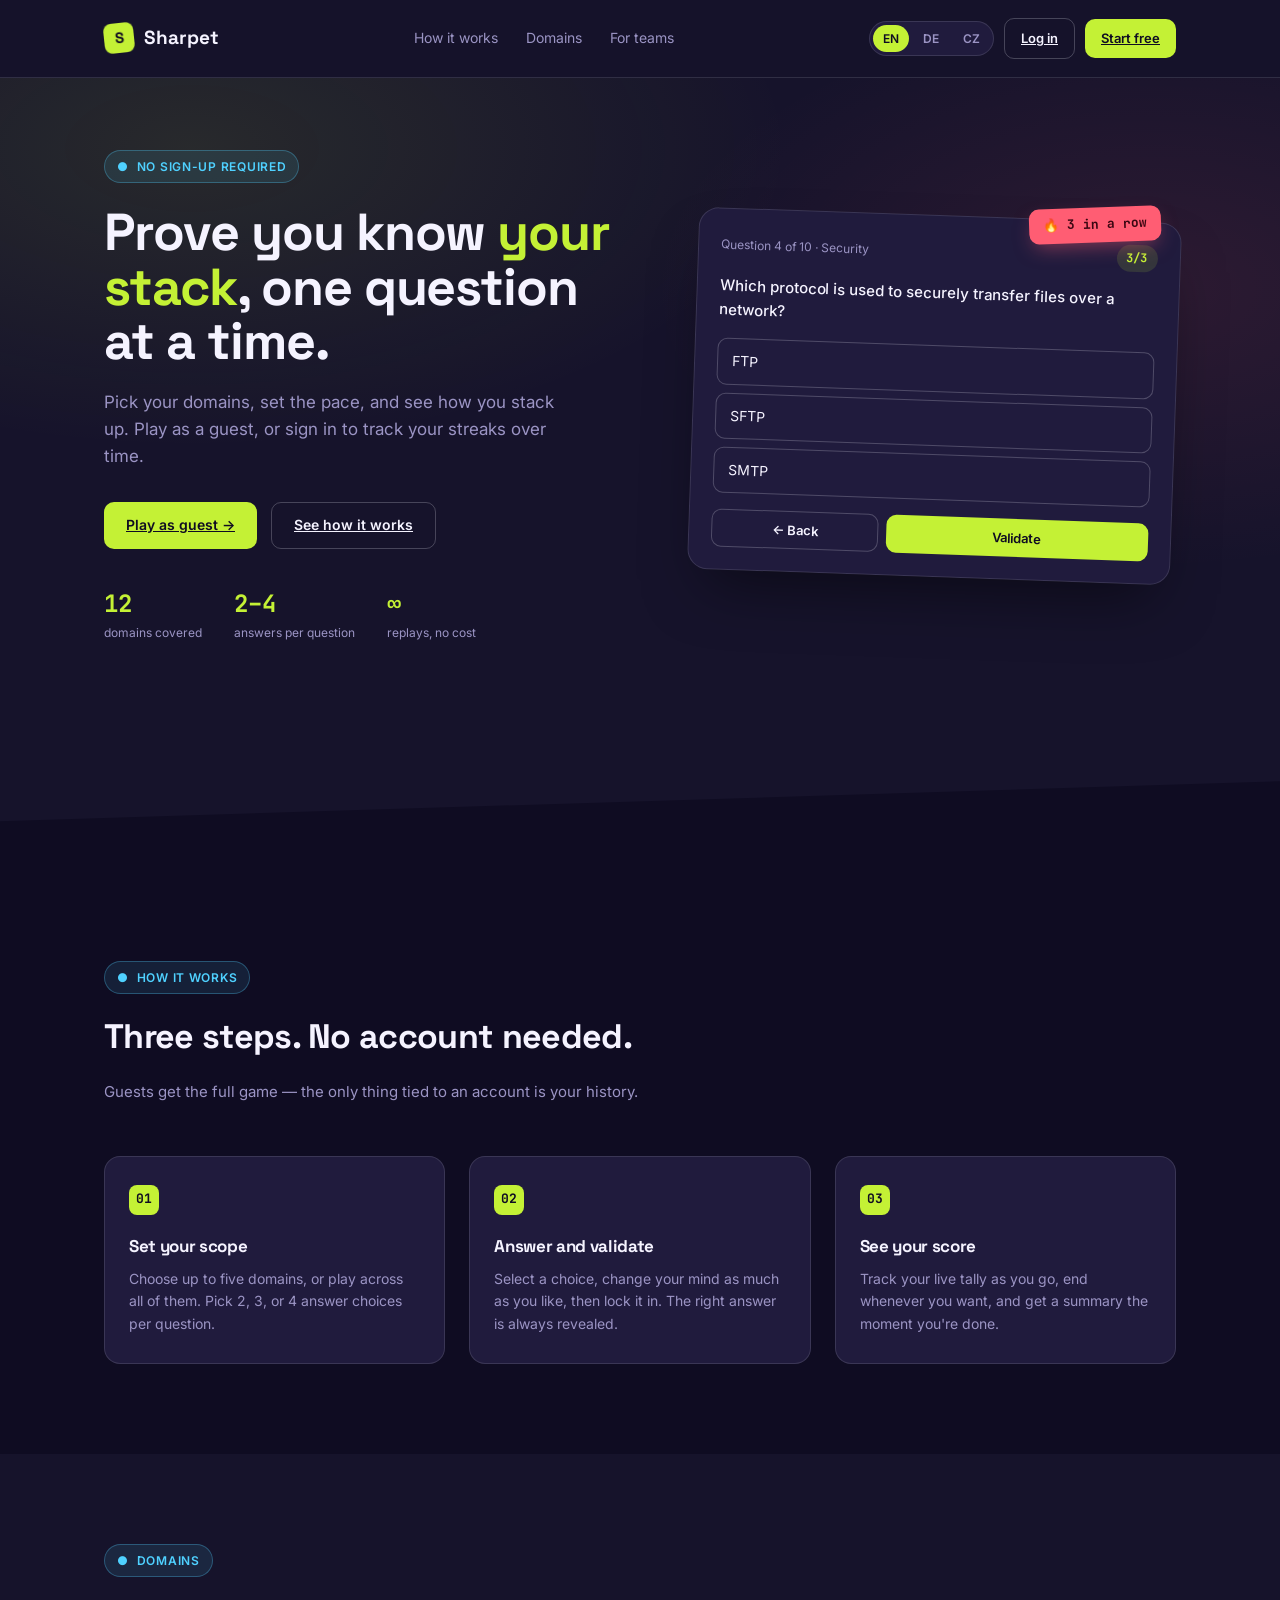
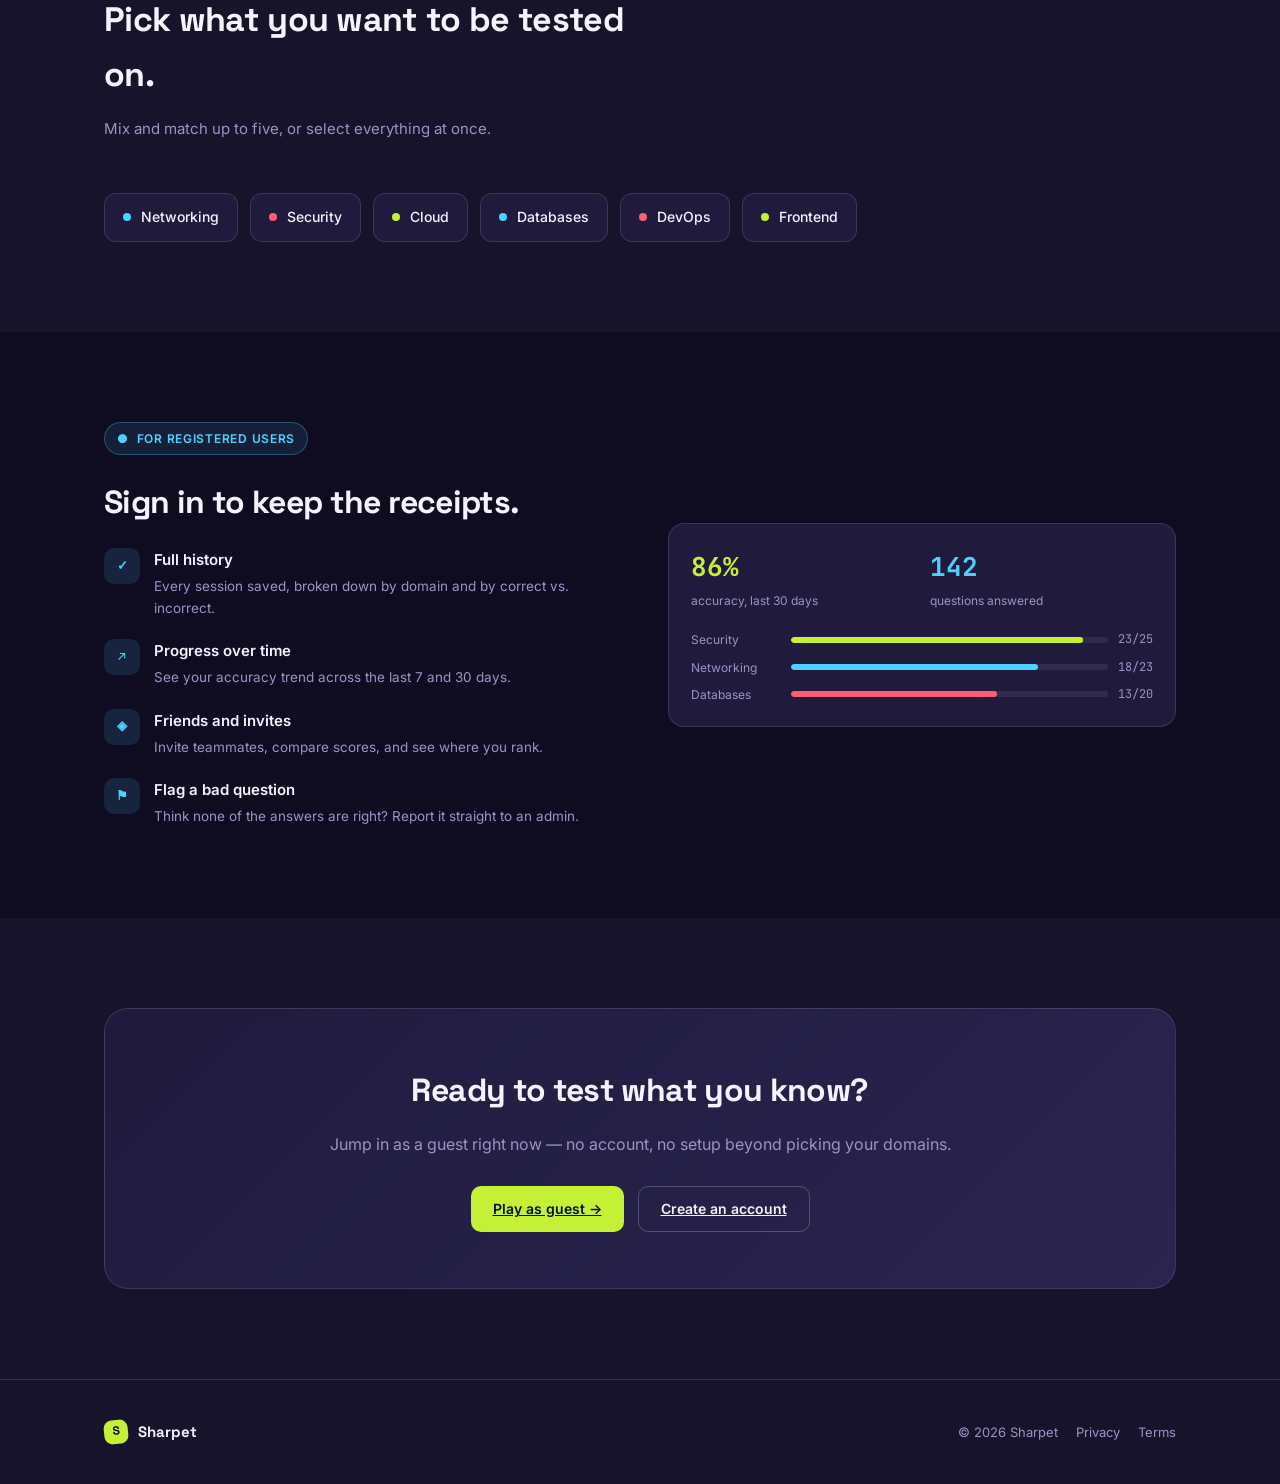
==== index.html @ e459efd8 "Initial commit: Sharpet quiz app + Supabase data" ====
<!DOCTYPE html>
<html lang="en">
<head>
<meta charset="UTF-8">
<meta name="viewport" content="width=device-width, initial-scale=1.0">
<title>Sharpet — team knowledge quiz</title>
<link rel="preconnect" href="https://fonts.googleapis.com">
<link rel="preconnect" href="https://fonts.gstatic.com" crossorigin>
<link href="https://fonts.googleapis.com/css2?family=Space+Grotesk:wght@500;600;700&family=Inter:wght@400;500;600&family=JetBrains+Mono:wght@500;700&display=swap" rel="stylesheet">
<script src="i18n.js"></script>
<style>
  :root{
    --bg: #16132B;
    --bg-deep: #0F0C22;
    --surface: #201B3D;
    --surface-2: #2A2450;
    --border: rgba(245,243,255,0.12);
    --border-strong: rgba(245,243,255,0.22);
    --text: #F5F3FF;
    --text-muted: #9B94C4;
    --lime: #C4F135;
    --lime-dim: #8FA828;
    --coral: #FF5D73;
    --sky: #4FD1FF;
    --radius: 16px;
  }

  *{box-sizing:border-box;}
  html{scroll-behavior:smooth;}
  body{
    margin:0;
    background:var(--bg);
    color:var(--text);
    font-family:'Inter',sans-serif;
    line-height:1.6;
    -webkit-font-smoothing:antialiased;
  }
  h1,h2,h3{
    font-family:'Space Grotesk',sans-serif;
    font-weight:700;
    margin:0;
    letter-spacing:-0.02em;
  }
  .mono{font-family:'JetBrains Mono',monospace;}
  a{color:inherit;}
  button{font-family:inherit;cursor:pointer;}
  :focus-visible{outline:2px solid var(--lime);outline-offset:3px;}

  .wrap{max-width:1120px;margin:0 auto;padding:0 24px;}

  /* NAV */
  nav{
    position:sticky;top:0;z-index:50;
    background:rgba(22,19,43,0.85);
    backdrop-filter:blur(10px);
    border-bottom:0.5px solid var(--border);
  }
  nav .wrap{display:flex;align-items:center;justify-content:space-between;padding:18px 24px;}
  .brand{display:flex;align-items:center;gap:10px;font-family:'Space Grotesk';font-weight:700;font-size:19px;}
  .brand-mark{
    width:30px;height:30px;border-radius:8px;
    background:var(--lime);
    display:flex;align-items:center;justify-content:center;
    color:var(--bg-deep);font-weight:700;font-size:15px;
    transform:rotate(-6deg);
  }
  .nav-links{display:flex;gap:28px;font-size:14px;color:var(--text-muted);}
  .nav-links a{text-decoration:none;transition:color .15s;}
  .nav-links a:hover{color:var(--text);}
  .nav-cta{display:flex;gap:10px;align-items:center;}

  .lang-switch{position:relative;}
  .lang-trigger{
    display:none;align-items:center;gap:6px;
    background:var(--surface);border:0.5px solid var(--border);
    border-radius:20px;padding:6px 10px;color:var(--text);
    font-size:12px;font-weight:600;
  }
  .lang-trigger svg{width:14px;height:14px;flex:none;}
  .lang-options{display:flex;gap:4px;background:var(--surface);border:0.5px solid var(--border);border-radius:20px;padding:3px;}
  .lang-options button{
    border:none;background:transparent;color:var(--text-muted);
    font-size:12px;font-weight:600;padding:6px 10px;border-radius:16px;
  }
  .lang-options button.active{background:var(--lime);color:var(--bg-deep);}

  .btn{
    display:inline-flex;align-items:center;justify-content:center;gap:8px;
    padding:11px 22px;border-radius:10px;font-size:14px;font-weight:600;
    border:0.5px solid var(--border-strong);
    background:transparent;color:var(--text);
    transition:transform .15s, border-color .15s, background .15s;
  }
  .btn:hover{border-color:var(--text-muted);}
  .btn:active{transform:scale(0.97);}
  .btn-primary{
    background:var(--lime);color:var(--bg-deep);border:none;
  }
  .btn-primary:hover{background:#d4ff4d;}
  .btn-ghost-sm{padding:9px 16px;font-size:13px;}

  /* HERO */
  .hero{
    position:relative;
    padding:72px 0 140px;
    overflow:hidden;
  }
  .hero::before{
    content:'';
    position:absolute; inset:0;
    background:
      radial-gradient(600px 300px at 15% 10%, rgba(196,241,53,0.10), transparent),
      radial-gradient(500px 280px at 90% 30%, rgba(255,93,115,0.10), transparent);
    pointer-events:none;
  }
  .hero-grid{
    display:grid;grid-template-columns:1.05fr 0.95fr;gap:56px;align-items:center;
    position:relative;
  }
  .eyebrow{
    display:inline-flex;align-items:center;gap:8px;
    font-size:12px;font-weight:600;letter-spacing:0.06em;text-transform:uppercase;
    color:var(--sky);background:rgba(79,209,255,0.1);
    border:0.5px solid rgba(79,209,255,0.3);
    padding:6px 12px;border-radius:20px;margin-bottom:22px;
  }
  .hero h1{font-size:52px;line-height:1.05;margin-bottom:20px;}
  .hero h1 .hl{color:var(--lime);}
  .hero p.lead{font-size:17px;color:var(--text-muted);max-width:460px;margin-bottom:32px;}
  .hero-actions{display:flex;gap:14px;flex-wrap:wrap;margin-bottom:36px;}
  .hero-stats{display:flex;gap:32px;}
  .hero-stats div{display:flex;flex-direction:column;}
  .hero-stats .num{font-family:'JetBrains Mono';font-size:24px;font-weight:700;color:var(--lime);}
  .hero-stats .lbl{font-size:12px;color:var(--text-muted);}

  /* DEMO CARD */
  .demo-wrap{position:relative;}
  .demo-card{
    background:var(--surface);
    border:0.5px solid var(--border);
    border-radius:20px;
    padding:22px;
    transform:rotate(2deg);
    box-shadow:0 30px 60px -20px rgba(0,0,0,0.5);
    position:relative;
  }
  .streak{
    position:absolute;top:-14px;right:20px;
    background:var(--coral);color:#3A0611;
    font-family:'JetBrains Mono';font-weight:700;font-size:13px;
    padding:7px 14px;border-radius:10px;
    transform:rotate(-4deg);
    box-shadow:0 8px 20px -6px rgba(255,93,115,0.5);
  }
  .demo-head{display:flex;justify-content:space-between;align-items:center;margin-bottom:16px;font-size:12px;color:var(--text-muted);}
  .demo-score{
    font-family:'JetBrains Mono';font-weight:700;font-size:12px;
    background:rgba(196,241,53,0.12);color:var(--lime);
    padding:4px 10px;border-radius:20px;
  }
  .demo-q{font-size:15px;font-weight:500;margin-bottom:16px;}
  .demo-opts{display:flex;flex-direction:column;gap:8px;margin-bottom:16px;}
  .demo-opt{
    border:0.5px solid var(--border-strong);border-radius:10px;
    padding:11px 14px;font-size:14px;color:var(--text);
    transition:all .15s;
  }
  .demo-opt:hover{border-color:var(--sky);cursor:pointer;}
  .demo-opt.selected{border-color:var(--sky);background:rgba(79,209,255,0.08);}
  .demo-opt.correct{border-color:var(--lime);background:rgba(196,241,53,0.12);color:var(--lime);}
  .demo-opt.wrong{border-color:var(--coral);background:rgba(255,93,115,0.12);color:var(--coral);}
  .demo-snackbar{
    font-size:13px;padding:9px 12px;border-radius:10px;margin-bottom:14px;
    background:rgba(196,241,53,0.12);color:var(--lime);display:none;
  }
  .demo-actions{display:flex;gap:8px;}
  .demo-actions button{flex:1;padding:10px;border-radius:10px;font-size:13px;font-weight:600;}

  /* DIAGONAL DIVIDER */
  .divider{
    height:90px;
    background:var(--bg-deep);
    clip-path:polygon(0 40px, 100% 0, 100% 100%, 0% 100%);
    margin-top:-1px;
  }

  /* SECTION SHARED */
  section{padding:90px 0;}
  .section-head{max-width:560px;margin-bottom:52px;}
  .section-head .eyebrow{margin-bottom:16px;}
  .section-head h2{font-size:34px;margin-bottom:14px;}
  .section-head p{color:var(--text-muted);font-size:15px;}
  .bg-deep{background:var(--bg-deep);}

  /* HOW IT WORKS */
  .steps{display:grid;grid-template-columns:repeat(3,1fr);gap:24px;}
  .step{
    background:var(--surface);border:0.5px solid var(--border);
    border-radius:var(--radius);padding:28px 24px;
  }
  .step .n{
    font-family:'JetBrains Mono';font-weight:700;font-size:13px;
    color:var(--bg-deep);background:var(--lime);
    width:30px;height:30px;border-radius:8px;
    display:flex;align-items:center;justify-content:center;margin-bottom:18px;
  }
  .step h3{font-size:17px;margin-bottom:8px;}
  .step p{font-size:14px;color:var(--text-muted);margin:0;}

  /* DOMAINS */
  .domains{display:flex;flex-wrap:wrap;gap:12px;}
  .domain-pill{
    display:flex;align-items:center;gap:10px;
    padding:12px 18px;border-radius:12px;
    background:var(--surface);border:0.5px solid var(--border);
    font-size:14px;font-weight:500;
  }
  .dot{width:8px;height:8px;border-radius:50%;flex:none;}

  /* FOR TEAMS */
  .split{display:grid;grid-template-columns:1fr 1fr;gap:56px;align-items:center;}
  .feature-list{list-style:none;padding:0;margin:0;display:flex;flex-direction:column;gap:20px;}
  .feature-list li{display:flex;gap:14px;align-items:flex-start;}
  .feature-list .ico{
    width:36px;height:36px;border-radius:10px;flex:none;
    display:flex;align-items:center;justify-content:center;
    background:rgba(79,209,255,0.12);color:var(--sky);font-weight:700;font-family:'JetBrains Mono';font-size:13px;
  }
  .feature-list h4{font-size:15px;font-weight:600;margin:0 0 4px;}
  .feature-list p{font-size:13.5px;color:var(--text-muted);margin:0;}

  .stat-card{
    background:var(--surface);border:0.5px solid var(--border);
    border-radius:var(--radius);padding:22px;
  }
  .stat-grid{display:grid;grid-template-columns:1fr 1fr;gap:16px;}
  .stat-grid .num{font-family:'JetBrains Mono';font-size:26px;font-weight:700;}
  .stat-grid .lbl{font-size:12px;color:var(--text-muted);margin-top:4px;}
  .bar-row{display:flex;align-items:center;gap:10px;font-size:12px;color:var(--text-muted);margin-top:8px;}
  .bar-track{flex:1;height:6px;border-radius:6px;background:rgba(245,243,255,0.08);overflow:hidden;}
  .bar-fill{height:100%;border-radius:6px;background:var(--lime);}

  /* CTA */
  .cta-band{
    background:linear-gradient(135deg, var(--surface), var(--surface-2));
    border:0.5px solid var(--border);
    border-radius:24px;
    padding:56px 48px;
    text-align:center;
    position:relative;
    overflow:hidden;
  }
  .cta-band h2{font-size:32px;margin-bottom:12px;}
  .cta-band p{color:var(--text-muted);margin-bottom:28px;}
  .cta-band .btn-row{display:flex;gap:14px;justify-content:center;flex-wrap:wrap;}

  footer{border-top:0.5px solid var(--border);padding:40px 0;}
  footer .wrap{display:flex;justify-content:space-between;align-items:center;flex-wrap:wrap;gap:16px;}
  footer .fine{font-size:13px;color:var(--text-muted);}
  footer .fine a{text-decoration:none;color:var(--text-muted);margin-left:18px;}
  footer .fine a:hover{color:var(--text);}

  @media (prefers-reduced-motion: reduce){
    html{scroll-behavior:auto;}
    *{transition:none !important;}
  }

  @media (max-width: 860px){
    .hero-grid{grid-template-columns:1fr;}
    .hero h1{font-size:38px;}
    .hero-stats{flex-wrap:wrap;gap:24px;}
    .demo-card{transform:none;}
    .steps{grid-template-columns:1fr;}
    .split{grid-template-columns:1fr;}
    .nav-links{display:none;}
    .cta-band{padding:40px 24px;}

    .lang-trigger{display:flex;}
    .lang-options{
      display:none;position:absolute;top:calc(100% + 8px);right:0;
      flex-direction:column;gap:2px;min-width:100px;
      padding:6px;border-radius:12px;
      box-shadow:0 16px 32px -12px rgba(0,0,0,0.6);z-index:60;
    }
    .lang-options.open{display:flex;}
    .lang-options button{text-align:left;padding:8px 10px;border-radius:8px;}
  }
</style>
</head>
<body>

<nav>
  <div class="wrap">
    <div class="brand"><span class="brand-mark">S</span>Sharpet</div>
    <div class="nav-links">
      <a href="#how" data-i18n="nav_how">How it works</a>
      <a href="#domains" data-i18n="nav_domains">Domains</a>
      <a href="#teams" data-i18n="nav_teams">For teams</a>
    </div>
    <div class="nav-cta">
      <div class="lang-switch" id="lang-switch">
        <button type="button" class="lang-trigger" id="lang-trigger" onclick="toggleLangMenu(event)" aria-haspopup="true" aria-expanded="false" aria-label="Change language">
          <svg viewBox="0 0 24 24" fill="none" stroke="currentColor" stroke-width="2"><circle cx="12" cy="12" r="10"/><path d="M2 12h20M12 2a15 15 0 0 1 0 20 15 15 0 0 1 0-20z"/></svg>
          <span class="lang-trigger-label">EN</span>
        </button>
        <div class="lang-options" id="lang-options">
          <button type="button" data-lang="en" onclick="setLang('en')">EN</button>
          <button type="button" data-lang="de" onclick="setLang('de')">DE</button>
          <button type="button" data-lang="cs" onclick="setLang('cs')">CZ</button>
        </div>
      </div>
      <a class="btn btn-ghost-sm" href="app.html?mode=login" data-i18n="nav_login">Log in</a>
      <a class="btn btn-primary btn-ghost-sm" href="app.html?mode=guest" data-i18n="nav_start">Start free</a>
    </div>
  </div>
</nav>

<header class="hero">
  <div class="wrap hero-grid">
    <div>
      <span class="eyebrow">● <span data-i18n="hero_eyebrow">No sign-up required</span></span>
      <h1><span data-i18n="hero_title_1">Prove you know</span> <span class="hl" data-i18n="hero_title_hl">your stack</span><span data-i18n="hero_title_2">, one question at a time.</span></h1>
      <p class="lead" data-i18n="hero_lead">Pick your domains, set the pace, and see how you stack up. Play as a guest, or sign in to track your streaks over time.</p>
      <div class="hero-actions">
        <a class="btn btn-primary" href="app.html?mode=guest" data-i18n="hero_cta_play">Play as guest →</a>
        <a class="btn" href="#how" data-i18n="hero_cta_how">See how it works</a>
      </div>
      <div class="hero-stats">
        <div><span class="num">12</span><span class="lbl" data-i18n="hero_stat_domains">domains covered</span></div>
        <div><span class="num">2–4</span><span class="lbl" data-i18n="hero_stat_answers">answers per question</span></div>
        <div><span class="num">∞</span><span class="lbl" data-i18n="hero_stat_replays">replays, no cost</span></div>
      </div>
    </div>

    <div class="demo-wrap">
      <div class="demo-card">
        <div class="streak">🔥 3 in a row</div>
        <div class="demo-head">
          <span>Question 4 of 10 · Security</span>
          <span class="demo-score mono">3/3</span>
        </div>
        <p class="demo-q">Which protocol is used to securely transfer files over a network?</p>
        <div class="demo-opts" id="demo-opts">
          <div class="demo-opt" onclick="pickDemo(this,false)">FTP</div>
          <div class="demo-opt" onclick="pickDemo(this,true)">SFTP</div>
          <div class="demo-opt" onclick="pickDemo(this,false)">SMTP</div>
        </div>
        <div class="demo-snackbar mono" id="demo-snackbar"></div>
        <div class="demo-actions">
          <button class="btn" style="flex:0.6;">← Back</button>
          <button class="btn btn-primary" onclick="validateDemo()">Validate</button>
        </div>
      </div>
    </div>
  </div>
</header>

<div class="divider"></div>

<section class="bg-deep" id="how">
  <div class="wrap">
    <div class="section-head">
      <span class="eyebrow">● <span data-i18n="how_eyebrow">How it works</span></span>
      <h2 data-i18n="how_title">Three steps. No account needed.</h2>
      <p data-i18n="how_sub">Guests get the full game — the only thing tied to an account is your history.</p>
    </div>
    <div class="steps">
      <div class="step">
        <div class="n">01</div>
        <h3 data-i18n="step1_title">Set your scope</h3>
        <p data-i18n="step1_body">Choose up to five domains, or play across all of them. Pick 2, 3, or 4 answer choices per question.</p>
      </div>
      <div class="step">
        <div class="n">02</div>
        <h3 data-i18n="step2_title">Answer and validate</h3>
        <p data-i18n="step2_body">Select a choice, change your mind as much as you like, then lock it in. The right answer is always revealed.</p>
      </div>
      <div class="step">
        <div class="n">03</div>
        <h3 data-i18n="step3_title">See your score</h3>
        <p data-i18n="step3_body">Track your live tally as you go, end whenever you want, and get a summary the moment you're done.</p>
      </div>
    </div>
  </div>
</section>

<section id="domains">
  <div class="wrap">
    <div class="section-head">
      <span class="eyebrow">● <span data-i18n="domains_eyebrow">Domains</span></span>
      <h2 data-i18n="domains_title">Pick what you want to be tested on.</h2>
      <p data-i18n="domains_sub">Mix and match up to five, or select everything at once.</p>
    </div>
    <div class="domains">
      <div class="domain-pill"><span class="dot" style="background:var(--sky)"></span><span data-i18n="domain_networking">Networking</span></div>
      <div class="domain-pill"><span class="dot" style="background:var(--coral)"></span><span data-i18n="domain_security">Security</span></div>
      <div class="domain-pill"><span class="dot" style="background:var(--lime)"></span><span data-i18n="domain_cloud">Cloud</span></div>
      <div class="domain-pill"><span class="dot" style="background:var(--sky)"></span><span data-i18n="domain_databases">Databases</span></div>
      <div class="domain-pill"><span class="dot" style="background:var(--coral)"></span><span data-i18n="domain_devops">DevOps</span></div>
      <div class="domain-pill"><span class="dot" style="background:var(--lime)"></span><span data-i18n="domain_frontend">Frontend</span></div>
    </div>
  </div>
</section>

<section class="bg-deep" id="teams">
  <div class="wrap split">
    <div>
      <span class="eyebrow">● <span data-i18n="teams_eyebrow">For registered users</span></span>
      <h2 style="font-size:32px;margin-bottom:20px;" data-i18n="teams_title">Sign in to keep the receipts.</h2>
      <ul class="feature-list">
        <li>
          <span class="ico">✓</span>
          <div><h4 data-i18n="feat1_title">Full history</h4><p data-i18n="feat1_body">Every session saved, broken down by domain and by correct vs. incorrect.</p></div>
        </li>
        <li>
          <span class="ico">↗</span>
          <div><h4 data-i18n="feat2_title">Progress over time</h4><p data-i18n="feat2_body">See your accuracy trend across the last 7 and 30 days.</p></div>
        </li>
        <li>
          <span class="ico">◈</span>
          <div><h4 data-i18n="feat3_title">Friends and invites</h4><p data-i18n="feat3_body">Invite teammates, compare scores, and see where you rank.</p></div>
        </li>
        <li>
          <span class="ico">⚑</span>
          <div><h4 data-i18n="feat4_title">Flag a bad question</h4><p data-i18n="feat4_body">Think none of the answers are right? Report it straight to an admin.</p></div>
        </li>
      </ul>
    </div>

    <div class="stat-card">
      <div class="stat-grid">
        <div><span class="num" style="color:var(--lime)">86%</span><div class="lbl" data-i18n="stat_accuracy_30d">accuracy, last 30 days</div></div>
        <div><span class="num" style="color:var(--sky)">142</span><div class="lbl" data-i18n="stat_questions_answered">questions answered</div></div>
      </div>
      <div style="margin-top:20px;">
        <div class="bar-row"><span style="width:90px;" data-i18n="domain_security">Security</span><div class="bar-track"><div class="bar-fill" style="width:92%;"></div></div><span class="mono">23/25</span></div>
        <div class="bar-row"><span style="width:90px;" data-i18n="domain_networking">Networking</span><div class="bar-track"><div class="bar-fill" style="width:78%;background:var(--sky);"></div></div><span class="mono">18/23</span></div>
        <div class="bar-row"><span style="width:90px;" data-i18n="domain_databases">Databases</span><div class="bar-track"><div class="bar-fill" style="width:65%;background:var(--coral);"></div></div><span class="mono">13/20</span></div>
      </div>
    </div>
  </div>
</section>

<section>
  <div class="wrap">
    <div class="cta-band">
      <h2 data-i18n="cta_title">Ready to test what you know?</h2>
      <p data-i18n="cta_sub">Jump in as a guest right now — no account, no setup beyond picking your domains.</p>
      <div class="btn-row">
        <a class="btn btn-primary" href="app.html?mode=guest" data-i18n="cta_play">Play as guest →</a>
        <a class="btn" href="app.html?mode=login" data-i18n="cta_create">Create an account</a>
      </div>
    </div>
  </div>
</section>

<footer>
  <div class="wrap">
    <div class="brand" style="font-size:15px;"><span class="brand-mark" style="width:24px;height:24px;font-size:12px;">S</span>Sharpet</div>
    <div class="fine">© 2026 Sharpet<a href="#" data-i18n="footer_privacy">Privacy</a><a href="#" data-i18n="footer_terms">Terms</a></div>
  </div>
</footer>

<script>
  let demoSelected = null;
  let demoValidated = false;

  function pickDemo(el, isCorrect){
    if(demoValidated) return;
    document.querySelectorAll('.demo-opt').forEach(o=>o.classList.remove('selected'));
    el.classList.add('selected');
    demoSelected = {el, isCorrect};
  }

  function validateDemo(){
    if(!demoSelected || demoValidated) return;
    demoValidated = true;
    document.querySelectorAll('.demo-opt').forEach(o=>{
      if(o.textContent.trim() === 'SFTP') o.classList.add('correct');
    });
    if(!demoSelected.isCorrect){
      demoSelected.el.classList.remove('selected');
      demoSelected.el.classList.add('wrong');
    }
    const sb = document.getElementById('demo-snackbar');
    sb.style.display = 'block';
    if(demoSelected.isCorrect){
      sb.style.background = 'rgba(196,241,53,0.12)'; sb.style.color = 'var(--lime)';
      sb.textContent = 'Correct — nice.';
    } else {
      sb.style.background = 'rgba(255,93,115,0.12)'; sb.style.color = 'var(--coral)';
      sb.textContent = 'Not quite — SFTP was the answer.';
    }
  }
</script>

</body>
</html>
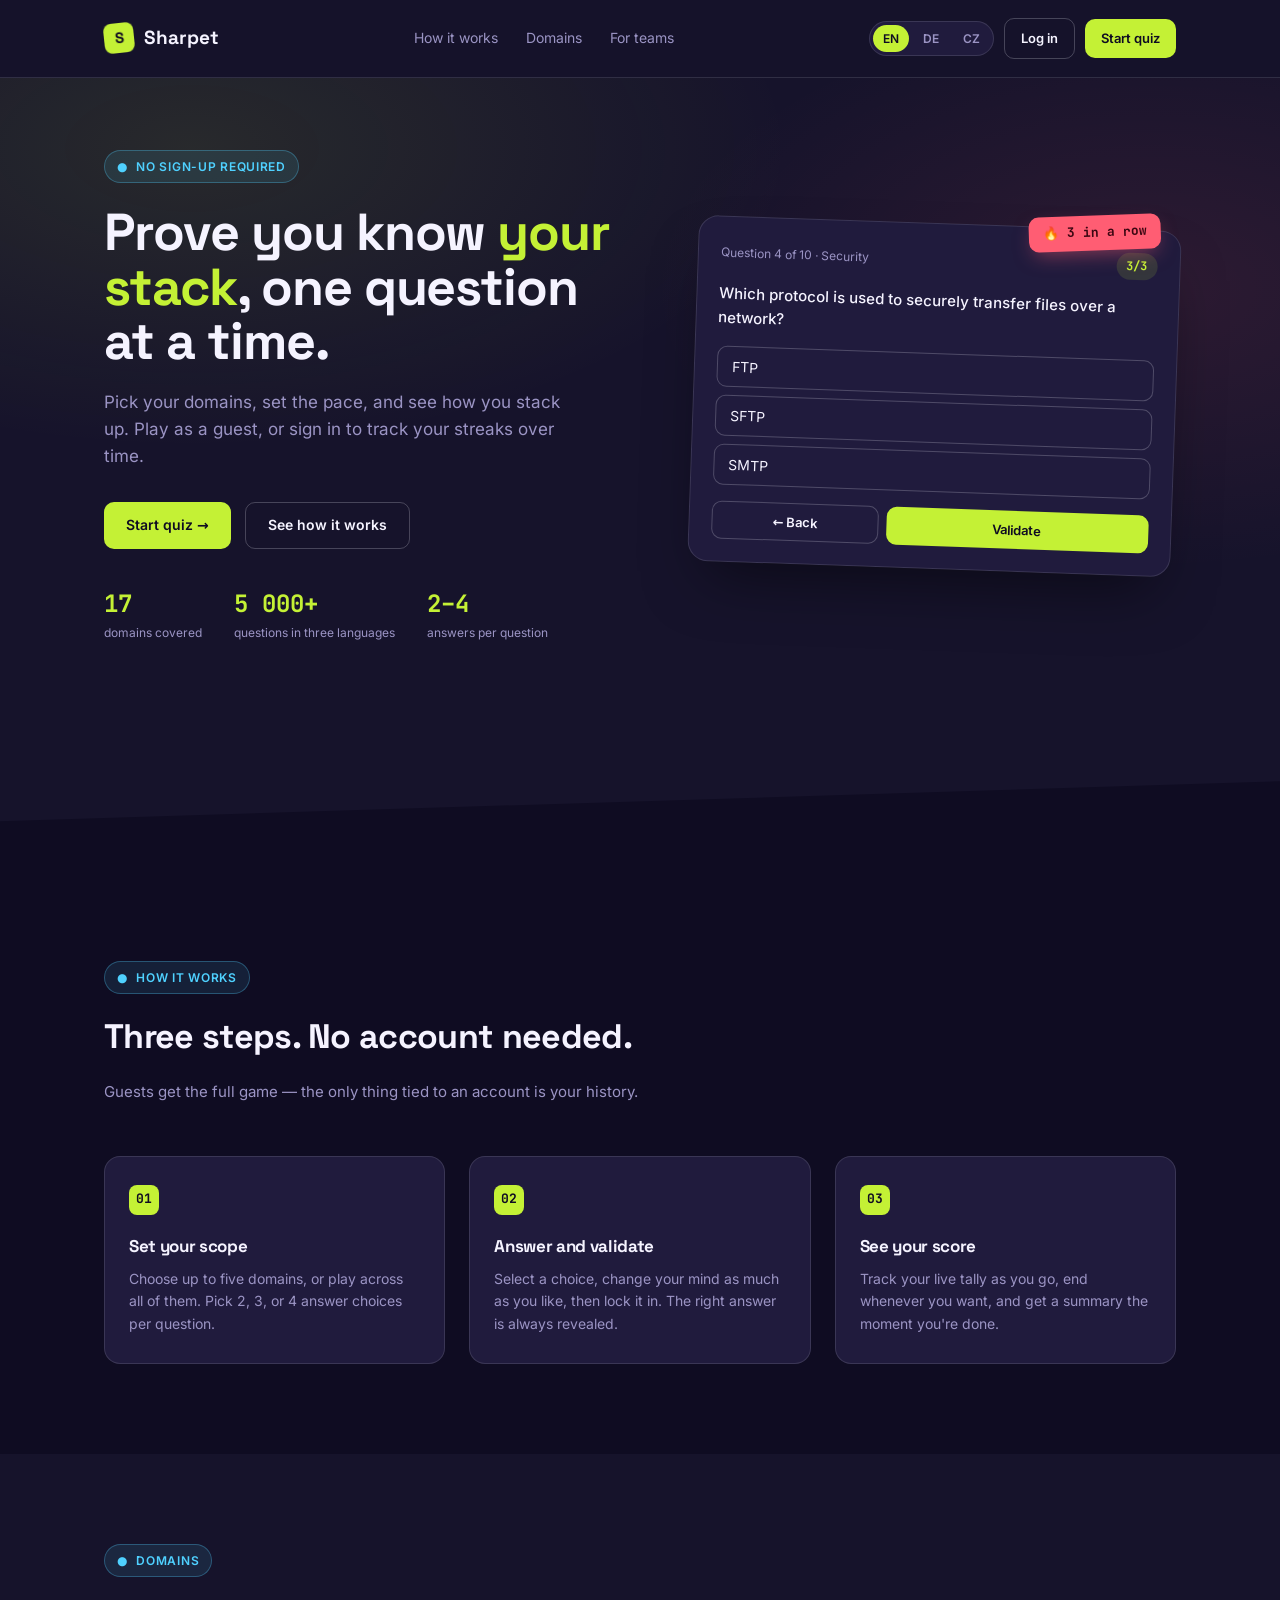
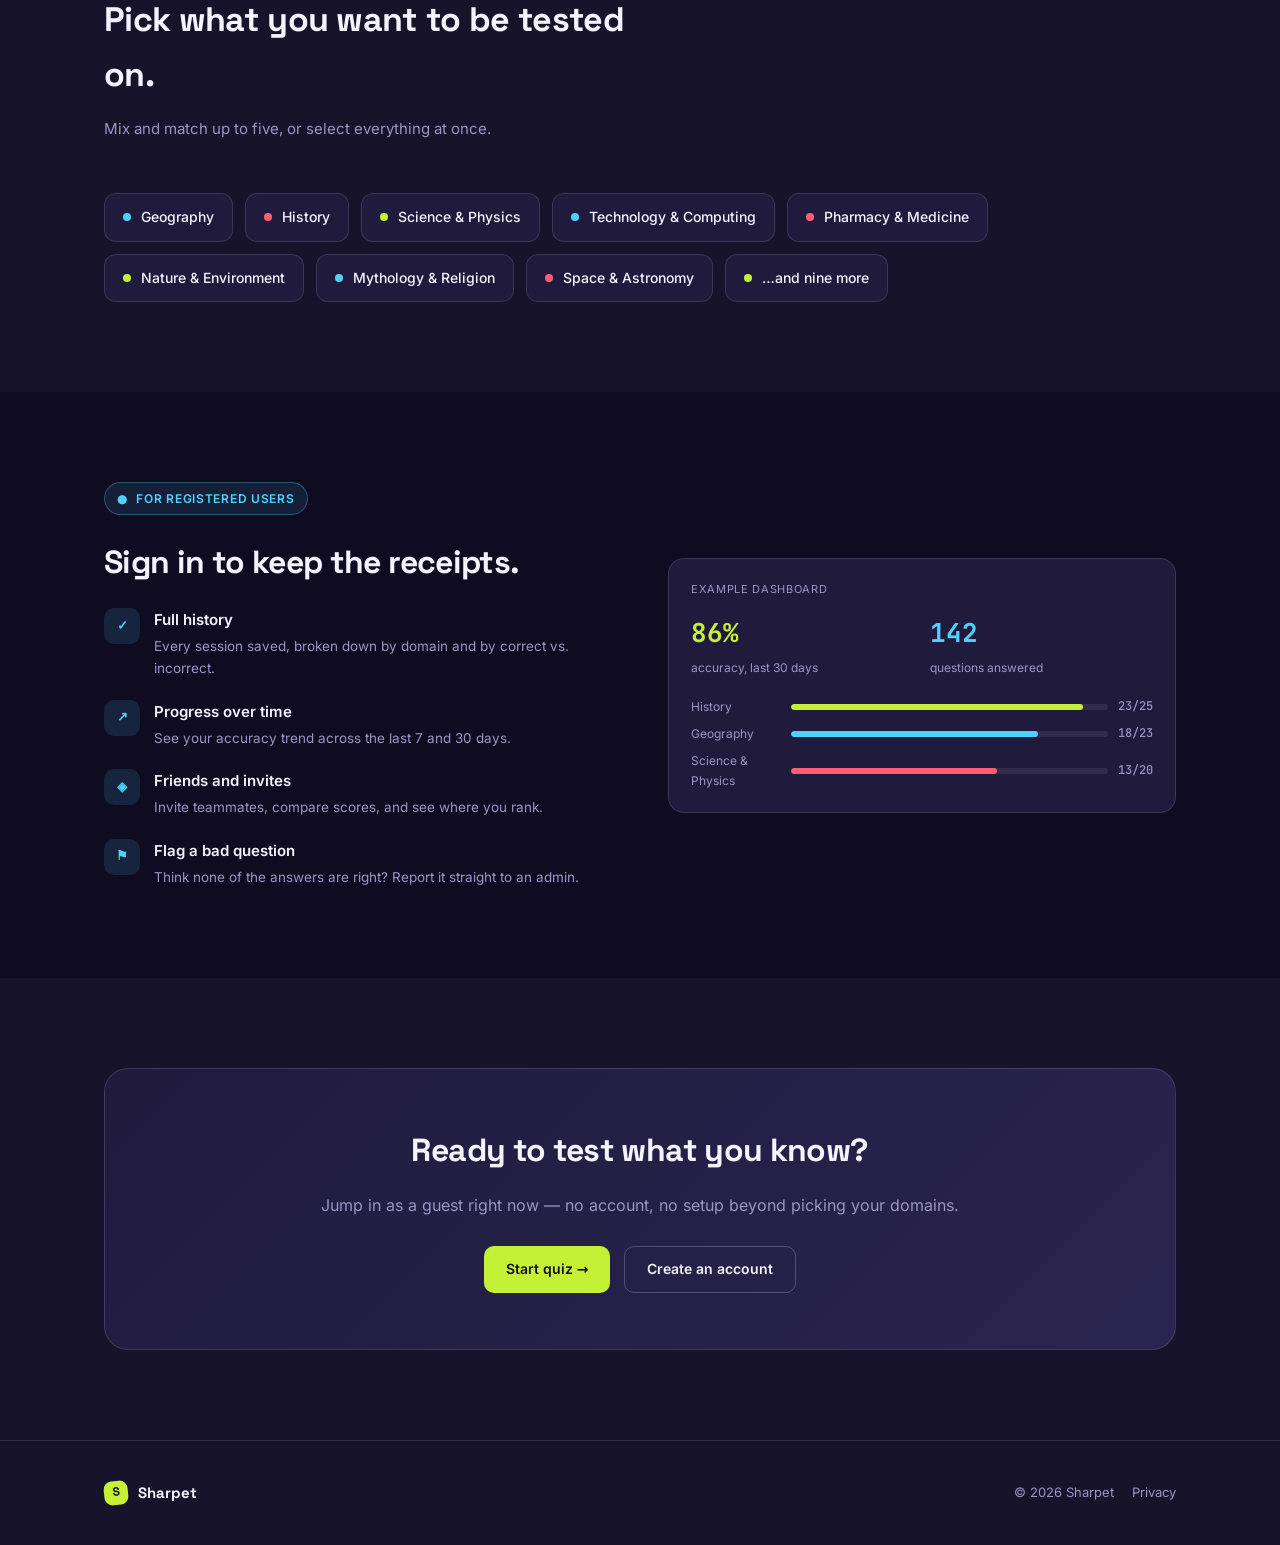
==== commit fc34dbb3: "Security hardening: server-side grading, RLS rework, strict CSP, full question bank" ====
--- a/index.html
+++ b/index.html
@@ -3,295 +3,18 @@
 <head>
 <meta charset="UTF-8">
 <meta name="viewport" content="width=device-width, initial-scale=1.0">
+<meta name="referrer" content="strict-origin-when-cross-origin">
+<meta name="description" content="Sharpet is a multilingual team knowledge quiz. Pick your domains, play as a guest, or sign in to track your streaks.">
 <title>Sharpet — team knowledge quiz</title>
-<link rel="preconnect" href="https://fonts.googleapis.com">
-<link rel="preconnect" href="https://fonts.gstatic.com" crossorigin>
-<link href="https://fonts.googleapis.com/css2?family=Space+Grotesk:wght@500;600;700&family=Inter:wght@400;500;600&family=JetBrains+Mono:wght@500;700&display=swap" rel="stylesheet">
-<script src="i18n.js"></script>
-<style>
-  :root{
-    --bg: #16132B;
-    --bg-deep: #0F0C22;
-    --surface: #201B3D;
-    --surface-2: #2A2450;
-    --border: rgba(245,243,255,0.12);
-    --border-strong: rgba(245,243,255,0.22);
-    --text: #F5F3FF;
-    --text-muted: #9B94C4;
-    --lime: #C4F135;
-    --lime-dim: #8FA828;
-    --coral: #FF5D73;
-    --sky: #4FD1FF;
-    --radius: 16px;
-  }
-
-  *{box-sizing:border-box;}
-  html{scroll-behavior:smooth;}
-  body{
-    margin:0;
-    background:var(--bg);
-    color:var(--text);
-    font-family:'Inter',sans-serif;
-    line-height:1.6;
-    -webkit-font-smoothing:antialiased;
-  }
-  h1,h2,h3{
-    font-family:'Space Grotesk',sans-serif;
-    font-weight:700;
-    margin:0;
-    letter-spacing:-0.02em;
-  }
-  .mono{font-family:'JetBrains Mono',monospace;}
-  a{color:inherit;}
-  button{font-family:inherit;cursor:pointer;}
-  :focus-visible{outline:2px solid var(--lime);outline-offset:3px;}
-
-  .wrap{max-width:1120px;margin:0 auto;padding:0 24px;}
-
-  /* NAV */
-  nav{
-    position:sticky;top:0;z-index:50;
-    background:rgba(22,19,43,0.85);
-    backdrop-filter:blur(10px);
-    border-bottom:0.5px solid var(--border);
-  }
-  nav .wrap{display:flex;align-items:center;justify-content:space-between;padding:18px 24px;}
-  .brand{display:flex;align-items:center;gap:10px;font-family:'Space Grotesk';font-weight:700;font-size:19px;}
-  .brand-mark{
-    width:30px;height:30px;border-radius:8px;
-    background:var(--lime);
-    display:flex;align-items:center;justify-content:center;
-    color:var(--bg-deep);font-weight:700;font-size:15px;
-    transform:rotate(-6deg);
-  }
-  .nav-links{display:flex;gap:28px;font-size:14px;color:var(--text-muted);}
-  .nav-links a{text-decoration:none;transition:color .15s;}
-  .nav-links a:hover{color:var(--text);}
-  .nav-cta{display:flex;gap:10px;align-items:center;}
-
-  .lang-switch{position:relative;}
-  .lang-trigger{
-    display:none;align-items:center;gap:6px;
-    background:var(--surface);border:0.5px solid var(--border);
-    border-radius:20px;padding:6px 10px;color:var(--text);
-    font-size:12px;font-weight:600;
-  }
-  .lang-trigger svg{width:14px;height:14px;flex:none;}
-  .lang-options{display:flex;gap:4px;background:var(--surface);border:0.5px solid var(--border);border-radius:20px;padding:3px;}
-  .lang-options button{
-    border:none;background:transparent;color:var(--text-muted);
-    font-size:12px;font-weight:600;padding:6px 10px;border-radius:16px;
-  }
-  .lang-options button.active{background:var(--lime);color:var(--bg-deep);}
-
-  .btn{
-    display:inline-flex;align-items:center;justify-content:center;gap:8px;
-    padding:11px 22px;border-radius:10px;font-size:14px;font-weight:600;
-    border:0.5px solid var(--border-strong);
-    background:transparent;color:var(--text);
-    transition:transform .15s, border-color .15s, background .15s;
-  }
-  .btn:hover{border-color:var(--text-muted);}
-  .btn:active{transform:scale(0.97);}
-  .btn-primary{
-    background:var(--lime);color:var(--bg-deep);border:none;
-  }
-  .btn-primary:hover{background:#d4ff4d;}
-  .btn-ghost-sm{padding:9px 16px;font-size:13px;}
-
-  /* HERO */
-  .hero{
-    position:relative;
-    padding:72px 0 140px;
-    overflow:hidden;
-  }
-  .hero::before{
-    content:'';
-    position:absolute; inset:0;
-    background:
-      radial-gradient(600px 300px at 15% 10%, rgba(196,241,53,0.10), transparent),
-      radial-gradient(500px 280px at 90% 30%, rgba(255,93,115,0.10), transparent);
-    pointer-events:none;
-  }
-  .hero-grid{
-    display:grid;grid-template-columns:1.05fr 0.95fr;gap:56px;align-items:center;
-    position:relative;
-  }
-  .eyebrow{
-    display:inline-flex;align-items:center;gap:8px;
-    font-size:12px;font-weight:600;letter-spacing:0.06em;text-transform:uppercase;
-    color:var(--sky);background:rgba(79,209,255,0.1);
-    border:0.5px solid rgba(79,209,255,0.3);
-    padding:6px 12px;border-radius:20px;margin-bottom:22px;
-  }
-  .hero h1{font-size:52px;line-height:1.05;margin-bottom:20px;}
-  .hero h1 .hl{color:var(--lime);}
-  .hero p.lead{font-size:17px;color:var(--text-muted);max-width:460px;margin-bottom:32px;}
-  .hero-actions{display:flex;gap:14px;flex-wrap:wrap;margin-bottom:36px;}
-  .hero-stats{display:flex;gap:32px;}
-  .hero-stats div{display:flex;flex-direction:column;}
-  .hero-stats .num{font-family:'JetBrains Mono';font-size:24px;font-weight:700;color:var(--lime);}
-  .hero-stats .lbl{font-size:12px;color:var(--text-muted);}
-
-  /* DEMO CARD */
-  .demo-wrap{position:relative;}
-  .demo-card{
-    background:var(--surface);
-    border:0.5px solid var(--border);
-    border-radius:20px;
-    padding:22px;
-    transform:rotate(2deg);
-    box-shadow:0 30px 60px -20px rgba(0,0,0,0.5);
-    position:relative;
-  }
-  .streak{
-    position:absolute;top:-14px;right:20px;
-    background:var(--coral);color:#3A0611;
-    font-family:'JetBrains Mono';font-weight:700;font-size:13px;
-    padding:7px 14px;border-radius:10px;
-    transform:rotate(-4deg);
-    box-shadow:0 8px 20px -6px rgba(255,93,115,0.5);
-  }
-  .demo-head{display:flex;justify-content:space-between;align-items:center;margin-bottom:16px;font-size:12px;color:var(--text-muted);}
-  .demo-score{
-    font-family:'JetBrains Mono';font-weight:700;font-size:12px;
-    background:rgba(196,241,53,0.12);color:var(--lime);
-    padding:4px 10px;border-radius:20px;
-  }
-  .demo-q{font-size:15px;font-weight:500;margin-bottom:16px;}
-  .demo-opts{display:flex;flex-direction:column;gap:8px;margin-bottom:16px;}
-  .demo-opt{
-    border:0.5px solid var(--border-strong);border-radius:10px;
-    padding:11px 14px;font-size:14px;color:var(--text);
-    transition:all .15s;
-  }
-  .demo-opt:hover{border-color:var(--sky);cursor:pointer;}
-  .demo-opt.selected{border-color:var(--sky);background:rgba(79,209,255,0.08);}
-  .demo-opt.correct{border-color:var(--lime);background:rgba(196,241,53,0.12);color:var(--lime);}
-  .demo-opt.wrong{border-color:var(--coral);background:rgba(255,93,115,0.12);color:var(--coral);}
-  .demo-snackbar{
-    font-size:13px;padding:9px 12px;border-radius:10px;margin-bottom:14px;
-    background:rgba(196,241,53,0.12);color:var(--lime);display:none;
-  }
-  .demo-actions{display:flex;gap:8px;}
-  .demo-actions button{flex:1;padding:10px;border-radius:10px;font-size:13px;font-weight:600;}
-
-  /* DIAGONAL DIVIDER */
-  .divider{
-    height:90px;
-    background:var(--bg-deep);
-    clip-path:polygon(0 40px, 100% 0, 100% 100%, 0% 100%);
-    margin-top:-1px;
-  }
-
-  /* SECTION SHARED */
-  section{padding:90px 0;}
-  .section-head{max-width:560px;margin-bottom:52px;}
-  .section-head .eyebrow{margin-bottom:16px;}
-  .section-head h2{font-size:34px;margin-bottom:14px;}
-  .section-head p{color:var(--text-muted);font-size:15px;}
-  .bg-deep{background:var(--bg-deep);}
-
-  /* HOW IT WORKS */
-  .steps{display:grid;grid-template-columns:repeat(3,1fr);gap:24px;}
-  .step{
-    background:var(--surface);border:0.5px solid var(--border);
-    border-radius:var(--radius);padding:28px 24px;
-  }
-  .step .n{
-    font-family:'JetBrains Mono';font-weight:700;font-size:13px;
-    color:var(--bg-deep);background:var(--lime);
-    width:30px;height:30px;border-radius:8px;
-    display:flex;align-items:center;justify-content:center;margin-bottom:18px;
-  }
-  .step h3{font-size:17px;margin-bottom:8px;}
-  .step p{font-size:14px;color:var(--text-muted);margin:0;}
-
-  /* DOMAINS */
-  .domains{display:flex;flex-wrap:wrap;gap:12px;}
-  .domain-pill{
-    display:flex;align-items:center;gap:10px;
-    padding:12px 18px;border-radius:12px;
-    background:var(--surface);border:0.5px solid var(--border);
-    font-size:14px;font-weight:500;
-  }
-  .dot{width:8px;height:8px;border-radius:50%;flex:none;}
-
-  /* FOR TEAMS */
-  .split{display:grid;grid-template-columns:1fr 1fr;gap:56px;align-items:center;}
-  .feature-list{list-style:none;padding:0;margin:0;display:flex;flex-direction:column;gap:20px;}
-  .feature-list li{display:flex;gap:14px;align-items:flex-start;}
-  .feature-list .ico{
-    width:36px;height:36px;border-radius:10px;flex:none;
-    display:flex;align-items:center;justify-content:center;
-    background:rgba(79,209,255,0.12);color:var(--sky);font-weight:700;font-family:'JetBrains Mono';font-size:13px;
-  }
-  .feature-list h4{font-size:15px;font-weight:600;margin:0 0 4px;}
-  .feature-list p{font-size:13.5px;color:var(--text-muted);margin:0;}
-
-  .stat-card{
-    background:var(--surface);border:0.5px solid var(--border);
-    border-radius:var(--radius);padding:22px;
-  }
-  .stat-grid{display:grid;grid-template-columns:1fr 1fr;gap:16px;}
-  .stat-grid .num{font-family:'JetBrains Mono';font-size:26px;font-weight:700;}
-  .stat-grid .lbl{font-size:12px;color:var(--text-muted);margin-top:4px;}
-  .bar-row{display:flex;align-items:center;gap:10px;font-size:12px;color:var(--text-muted);margin-top:8px;}
-  .bar-track{flex:1;height:6px;border-radius:6px;background:rgba(245,243,255,0.08);overflow:hidden;}
-  .bar-fill{height:100%;border-radius:6px;background:var(--lime);}
-
-  /* CTA */
-  .cta-band{
-    background:linear-gradient(135deg, var(--surface), var(--surface-2));
-    border:0.5px solid var(--border);
-    border-radius:24px;
-    padding:56px 48px;
-    text-align:center;
-    position:relative;
-    overflow:hidden;
-  }
-  .cta-band h2{font-size:32px;margin-bottom:12px;}
-  .cta-band p{color:var(--text-muted);margin-bottom:28px;}
-  .cta-band .btn-row{display:flex;gap:14px;justify-content:center;flex-wrap:wrap;}
-
-  footer{border-top:0.5px solid var(--border);padding:40px 0;}
-  footer .wrap{display:flex;justify-content:space-between;align-items:center;flex-wrap:wrap;gap:16px;}
-  footer .fine{font-size:13px;color:var(--text-muted);}
-  footer .fine a{text-decoration:none;color:var(--text-muted);margin-left:18px;}
-  footer .fine a:hover{color:var(--text);}
-
-  @media (prefers-reduced-motion: reduce){
-    html{scroll-behavior:auto;}
-    *{transition:none !important;}
-  }
-
-  @media (max-width: 860px){
-    .hero-grid{grid-template-columns:1fr;}
-    .hero h1{font-size:38px;}
-    .hero-stats{flex-wrap:wrap;gap:24px;}
-    .demo-card{transform:none;}
-    .steps{grid-template-columns:1fr;}
-    .split{grid-template-columns:1fr;}
-    .nav-links{display:none;}
-    .cta-band{padding:40px 24px;}
-
-    .lang-trigger{display:flex;}
-    .lang-options{
-      display:none;position:absolute;top:calc(100% + 8px);right:0;
-      flex-direction:column;gap:2px;min-width:100px;
-      padding:6px;border-radius:12px;
-      box-shadow:0 16px 32px -12px rgba(0,0,0,0.6);z-index:60;
-    }
-    .lang-options.open{display:flex;}
-    .lang-options button{text-align:left;padding:8px 10px;border-radius:8px;}
-  }
-</style>
+<link rel="stylesheet" href="assets/landing.css">
+<script src="assets/i18n.js" defer></script>
+<script src="assets/landing.js" defer></script>
 </head>
 <body>
 
 <nav>
   <div class="wrap">
-    <div class="brand"><span class="brand-mark">S</span>Sharpet</div>
+    <div class="brand"><span class="brand-mark" aria-hidden="true">S</span>Sharpet</div>
     <div class="nav-links">
       <a href="#how" data-i18n="nav_how">How it works</a>
       <a href="#domains" data-i18n="nav_domains">Domains</a>
@@ -299,18 +22,18 @@
     </div>
     <div class="nav-cta">
       <div class="lang-switch" id="lang-switch">
-        <button type="button" class="lang-trigger" id="lang-trigger" onclick="toggleLangMenu(event)" aria-haspopup="true" aria-expanded="false" aria-label="Change language">
-          <svg viewBox="0 0 24 24" fill="none" stroke="currentColor" stroke-width="2"><circle cx="12" cy="12" r="10"/><path d="M2 12h20M12 2a15 15 0 0 1 0 20 15 15 0 0 1 0-20z"/></svg>
+        <button type="button" class="lang-trigger" id="lang-trigger" data-action="toggle-lang-menu" aria-haspopup="true" aria-expanded="false" aria-label="Change language">
+          <svg viewBox="0 0 24 24" fill="none" stroke="currentColor" stroke-width="2" aria-hidden="true"><circle cx="12" cy="12" r="10"/><path d="M2 12h20M12 2a15 15 0 0 1 0 20 15 15 0 0 1 0-20z"/></svg>
           <span class="lang-trigger-label">EN</span>
         </button>
         <div class="lang-options" id="lang-options">
-          <button type="button" data-lang="en" onclick="setLang('en')">EN</button>
-          <button type="button" data-lang="de" onclick="setLang('de')">DE</button>
-          <button type="button" data-lang="cs" onclick="setLang('cs')">CZ</button>
+          <button type="button" data-lang="en" data-action="set-lang">EN</button>
+          <button type="button" data-lang="de" data-action="set-lang">DE</button>
+          <button type="button" data-lang="cs" data-action="set-lang">CZ</button>
         </div>
       </div>
       <a class="btn btn-ghost-sm" href="app.html?mode=login" data-i18n="nav_login">Log in</a>
-      <a class="btn btn-primary btn-ghost-sm" href="app.html?mode=guest" data-i18n="nav_start">Start free</a>
+      <a class="btn btn-primary btn-ghost-sm" href="app.html?mode=guest" data-i18n="nav_start">Start quiz</a>
     </div>
   </div>
 </nav>
@@ -322,33 +45,33 @@
       <h1><span data-i18n="hero_title_1">Prove you know</span> <span class="hl" data-i18n="hero_title_hl">your stack</span><span data-i18n="hero_title_2">, one question at a time.</span></h1>
       <p class="lead" data-i18n="hero_lead">Pick your domains, set the pace, and see how you stack up. Play as a guest, or sign in to track your streaks over time.</p>
       <div class="hero-actions">
-        <a class="btn btn-primary" href="app.html?mode=guest" data-i18n="hero_cta_play">Play as guest →</a>
+        <a class="btn btn-primary" href="app.html?mode=guest" data-i18n="hero_cta_play">Start quiz →</a>
         <a class="btn" href="#how" data-i18n="hero_cta_how">See how it works</a>
       </div>
       <div class="hero-stats">
-        <div><span class="num">12</span><span class="lbl" data-i18n="hero_stat_domains">domains covered</span></div>
+        <div><span class="num">17</span><span class="lbl" data-i18n="hero_stat_domains">domains covered</span></div>
+        <div><span class="num">5&nbsp;000+</span><span class="lbl" data-i18n="hero_stat_questions">questions in three languages</span></div>
         <div><span class="num">2–4</span><span class="lbl" data-i18n="hero_stat_answers">answers per question</span></div>
-        <div><span class="num">∞</span><span class="lbl" data-i18n="hero_stat_replays">replays, no cost</span></div>
       </div>
     </div>
 
     <div class="demo-wrap">
       <div class="demo-card">
-        <div class="streak">🔥 3 in a row</div>
+        <div class="streak" aria-hidden="true">🔥 3 in a row</div>
         <div class="demo-head">
-          <span>Question 4 of 10 · Security</span>
+          <span data-i18n="demo_head">Question 4 of 10 · Security</span>
           <span class="demo-score mono">3/3</span>
         </div>
-        <p class="demo-q">Which protocol is used to securely transfer files over a network?</p>
+        <p class="demo-q" data-i18n="demo_question">Which protocol is used to securely transfer files over a network?</p>
         <div class="demo-opts" id="demo-opts">
-          <div class="demo-opt" onclick="pickDemo(this,false)">FTP</div>
-          <div class="demo-opt" onclick="pickDemo(this,true)">SFTP</div>
-          <div class="demo-opt" onclick="pickDemo(this,false)">SMTP</div>
+          <button type="button" class="demo-opt" data-demo-option="FTP">FTP</button>
+          <button type="button" class="demo-opt" data-demo-option="SFTP" data-demo-correct="true">SFTP</button>
+          <button type="button" class="demo-opt" data-demo-option="SMTP">SMTP</button>
         </div>
-        <div class="demo-snackbar mono" id="demo-snackbar"></div>
+        <div class="demo-snackbar mono" id="demo-snackbar" role="status" aria-live="polite"></div>
         <div class="demo-actions">
-          <button class="btn" style="flex:0.6;">← Back</button>
-          <button class="btn btn-primary" onclick="validateDemo()">Validate</button>
+          <button type="button" class="btn btn-back" data-i18n="back" disabled>← Back</button>
+          <button type="button" class="btn btn-primary" data-action="demo-validate" data-i18n="validate">Validate</button>
         </div>
       </div>
     </div>
@@ -392,12 +115,15 @@
       <p data-i18n="domains_sub">Mix and match up to five, or select everything at once.</p>
     </div>
     <div class="domains">
-      <div class="domain-pill"><span class="dot" style="background:var(--sky)"></span><span data-i18n="domain_networking">Networking</span></div>
-      <div class="domain-pill"><span class="dot" style="background:var(--coral)"></span><span data-i18n="domain_security">Security</span></div>
-      <div class="domain-pill"><span class="dot" style="background:var(--lime)"></span><span data-i18n="domain_cloud">Cloud</span></div>
-      <div class="domain-pill"><span class="dot" style="background:var(--sky)"></span><span data-i18n="domain_databases">Databases</span></div>
-      <div class="domain-pill"><span class="dot" style="background:var(--coral)"></span><span data-i18n="domain_devops">DevOps</span></div>
-      <div class="domain-pill"><span class="dot" style="background:var(--lime)"></span><span data-i18n="domain_frontend">Frontend</span></div>
+      <div class="domain-pill"><span class="dot dot-sky" aria-hidden="true"></span><span data-i18n="domain_geography">Geography</span></div>
+      <div class="domain-pill"><span class="dot dot-coral" aria-hidden="true"></span><span data-i18n="domain_history">History</span></div>
+      <div class="domain-pill"><span class="dot dot-lime" aria-hidden="true"></span><span data-i18n="domain_science">Science &amp; Physics</span></div>
+      <div class="domain-pill"><span class="dot dot-sky" aria-hidden="true"></span><span data-i18n="domain_tech">Technology &amp; Computing</span></div>
+      <div class="domain-pill"><span class="dot dot-coral" aria-hidden="true"></span><span data-i18n="domain_pharmacy">Pharmacy &amp; Medicine</span></div>
+      <div class="domain-pill"><span class="dot dot-lime" aria-hidden="true"></span><span data-i18n="domain_nature">Nature &amp; Environment</span></div>
+      <div class="domain-pill"><span class="dot dot-sky" aria-hidden="true"></span><span data-i18n="domain_mythology">Mythology &amp; Religion</span></div>
+      <div class="domain-pill"><span class="dot dot-coral" aria-hidden="true"></span><span data-i18n="domain_space">Space &amp; Astronomy</span></div>
+      <div class="domain-pill"><span class="dot dot-lime" aria-hidden="true"></span><span data-i18n="domain_more">…and nine more</span></div>
     </div>
   </div>
 </section>
@@ -406,36 +132,37 @@
   <div class="wrap split">
     <div>
       <span class="eyebrow">● <span data-i18n="teams_eyebrow">For registered users</span></span>
-      <h2 style="font-size:32px;margin-bottom:20px;" data-i18n="teams_title">Sign in to keep the receipts.</h2>
+      <h2 data-i18n="teams_title">Sign in to keep the receipts.</h2>
       <ul class="feature-list">
         <li>
-          <span class="ico">✓</span>
+          <span class="ico" aria-hidden="true">✓</span>
           <div><h4 data-i18n="feat1_title">Full history</h4><p data-i18n="feat1_body">Every session saved, broken down by domain and by correct vs. incorrect.</p></div>
         </li>
         <li>
-          <span class="ico">↗</span>
+          <span class="ico" aria-hidden="true">↗</span>
           <div><h4 data-i18n="feat2_title">Progress over time</h4><p data-i18n="feat2_body">See your accuracy trend across the last 7 and 30 days.</p></div>
         </li>
         <li>
-          <span class="ico">◈</span>
+          <span class="ico" aria-hidden="true">◈</span>
           <div><h4 data-i18n="feat3_title">Friends and invites</h4><p data-i18n="feat3_body">Invite teammates, compare scores, and see where you rank.</p></div>
         </li>
         <li>
-          <span class="ico">⚑</span>
+          <span class="ico" aria-hidden="true">⚑</span>
           <div><h4 data-i18n="feat4_title">Flag a bad question</h4><p data-i18n="feat4_body">Think none of the answers are right? Report it straight to an admin.</p></div>
         </li>
       </ul>
     </div>
 
     <div class="stat-card">
+      <p class="sample-note" data-i18n="sample_data">Example dashboard</p>
       <div class="stat-grid">
-        <div><span class="num" style="color:var(--lime)">86%</span><div class="lbl" data-i18n="stat_accuracy_30d">accuracy, last 30 days</div></div>
-        <div><span class="num" style="color:var(--sky)">142</span><div class="lbl" data-i18n="stat_questions_answered">questions answered</div></div>
+        <div><span class="num lime">86%</span><div class="lbl" data-i18n="stat_accuracy_30d">accuracy, last 30 days</div></div>
+        <div><span class="num sky">142</span><div class="lbl" data-i18n="stat_questions_answered">questions answered</div></div>
       </div>
-      <div style="margin-top:20px;">
-        <div class="bar-row"><span style="width:90px;" data-i18n="domain_security">Security</span><div class="bar-track"><div class="bar-fill" style="width:92%;"></div></div><span class="mono">23/25</span></div>
-        <div class="bar-row"><span style="width:90px;" data-i18n="domain_networking">Networking</span><div class="bar-track"><div class="bar-fill" style="width:78%;background:var(--sky);"></div></div><span class="mono">18/23</span></div>
-        <div class="bar-row"><span style="width:90px;" data-i18n="domain_databases">Databases</span><div class="bar-track"><div class="bar-fill" style="width:65%;background:var(--coral);"></div></div><span class="mono">13/20</span></div>
+      <div class="bars">
+        <div class="bar-row"><span class="bar-label" data-i18n="domain_history">History</span><div class="bar-track"><div class="bar-fill w92"></div></div><span class="mono">23/25</span></div>
+        <div class="bar-row"><span class="bar-label" data-i18n="domain_geography">Geography</span><div class="bar-track"><div class="bar-fill sky w78"></div></div><span class="mono">18/23</span></div>
+        <div class="bar-row"><span class="bar-label" data-i18n="domain_science">Science &amp; Physics</span><div class="bar-track"><div class="bar-fill coral w65"></div></div><span class="mono">13/20</span></div>
       </div>
     </div>
   </div>
@@ -447,7 +174,7 @@
       <h2 data-i18n="cta_title">Ready to test what you know?</h2>
       <p data-i18n="cta_sub">Jump in as a guest right now — no account, no setup beyond picking your domains.</p>
       <div class="btn-row">
-        <a class="btn btn-primary" href="app.html?mode=guest" data-i18n="cta_play">Play as guest →</a>
+        <a class="btn btn-primary" href="app.html?mode=guest" data-i18n="cta_play">Start quiz →</a>
         <a class="btn" href="app.html?mode=login" data-i18n="cta_create">Create an account</a>
       </div>
     </div>
@@ -456,43 +183,10 @@
 
 <footer>
   <div class="wrap">
-    <div class="brand" style="font-size:15px;"><span class="brand-mark" style="width:24px;height:24px;font-size:12px;">S</span>Sharpet</div>
-    <div class="fine">© 2026 Sharpet<a href="#" data-i18n="footer_privacy">Privacy</a><a href="#" data-i18n="footer_terms">Terms</a></div>
+    <div class="brand sm"><span class="brand-mark sm" aria-hidden="true">S</span>Sharpet</div>
+    <div class="fine">© 2026 Sharpet<a href="privacy.html" data-i18n="footer_privacy">Privacy</a></div>
   </div>
 </footer>
 
-<script>
-  let demoSelected = null;
-  let demoValidated = false;
-
-  function pickDemo(el, isCorrect){
-    if(demoValidated) return;
-    document.querySelectorAll('.demo-opt').forEach(o=>o.classList.remove('selected'));
-    el.classList.add('selected');
-    demoSelected = {el, isCorrect};
-  }
-
-  function validateDemo(){
-    if(!demoSelected || demoValidated) return;
-    demoValidated = true;
-    document.querySelectorAll('.demo-opt').forEach(o=>{
-      if(o.textContent.trim() === 'SFTP') o.classList.add('correct');
-    });
-    if(!demoSelected.isCorrect){
-      demoSelected.el.classList.remove('selected');
-      demoSelected.el.classList.add('wrong');
-    }
-    const sb = document.getElementById('demo-snackbar');
-    sb.style.display = 'block';
-    if(demoSelected.isCorrect){
-      sb.style.background = 'rgba(196,241,53,0.12)'; sb.style.color = 'var(--lime)';
-      sb.textContent = 'Correct — nice.';
-    } else {
-      sb.style.background = 'rgba(255,93,115,0.12)'; sb.style.color = 'var(--coral)';
-      sb.textContent = 'Not quite — SFTP was the answer.';
-    }
-  }
-</script>
-
 </body>
 </html>
--- a/assets/landing.css
+++ b/assets/landing.css
@@ -0,0 +1,315 @@
+/* Sharpet — landing page stylesheet.
+   Extracted from the old inline <style> block; every former style="..."
+   attribute now has a class here, so the CSP needs no 'unsafe-inline'. */
+
+@import url('./fonts/fonts.css');
+
+:root{
+  --bg: #16132B;
+  --bg-deep: #0F0C22;
+  --surface: #201B3D;
+  --surface-2: #2A2450;
+  --border: rgba(245,243,255,0.12);
+  --border-strong: rgba(245,243,255,0.22);
+  --text: #F5F3FF;
+  --text-muted: #9B94C4;
+  --lime: #C4F135;
+  --lime-dim: #8FA828;
+  --coral: #FF5D73;
+  --sky: #4FD1FF;
+  --radius: 16px;
+}
+
+*{box-sizing:border-box;}
+html{scroll-behavior:smooth;}
+body{
+  margin:0;
+  background:var(--bg);
+  color:var(--text);
+  font-family:'Inter',system-ui,sans-serif;
+  line-height:1.6;
+  -webkit-font-smoothing:antialiased;
+  color-scheme:dark;
+}
+h1,h2,h3{
+  font-family:'Space Grotesk',system-ui,sans-serif;
+  font-weight:700;
+  margin:0;
+  letter-spacing:-0.02em;
+}
+.mono{font-family:'JetBrains Mono',ui-monospace,monospace;}
+a{color:inherit;}
+button{font-family:inherit;cursor:pointer;}
+:focus-visible{outline:2px solid var(--lime);outline-offset:3px;}
+
+.wrap{max-width:1120px;margin:0 auto;padding:0 24px;}
+.sr-only{
+  position:absolute;width:1px;height:1px;padding:0;margin:-1px;
+  overflow:hidden;clip:rect(0 0 0 0);white-space:nowrap;border:0;
+}
+
+/* NAV */
+nav{
+  position:sticky;top:0;z-index:50;
+  background:rgba(22,19,43,0.85);
+  backdrop-filter:blur(10px);
+  border-bottom:0.5px solid var(--border);
+}
+nav .wrap{display:flex;align-items:center;justify-content:space-between;padding:18px 24px;}
+.brand{display:flex;align-items:center;gap:10px;font-family:'Space Grotesk',system-ui,sans-serif;font-weight:700;font-size:19px;}
+.brand-mark{
+  width:30px;height:30px;border-radius:8px;
+  background:var(--lime);
+  display:flex;align-items:center;justify-content:center;
+  color:var(--bg-deep);font-weight:700;font-size:15px;
+  transform:rotate(-6deg);
+}
+.brand-mark.sm{width:24px;height:24px;font-size:12px;}
+.brand.sm{font-size:15px;}
+.nav-links{display:flex;gap:28px;font-size:14px;color:var(--text-muted);}
+.nav-links a{text-decoration:none;transition:color .15s;}
+.nav-links a:hover{color:var(--text);}
+.nav-cta{display:flex;gap:10px;align-items:center;}
+
+.lang-switch{position:relative;}
+.lang-trigger{
+  display:none;align-items:center;gap:6px;
+  background:var(--surface);border:0.5px solid var(--border);
+  border-radius:20px;padding:6px 10px;color:var(--text);
+  font-size:12px;font-weight:600;
+}
+.lang-trigger svg{width:14px;height:14px;flex:none;}
+.lang-options{display:flex;gap:4px;background:var(--surface);border:0.5px solid var(--border);border-radius:20px;padding:3px;}
+.lang-options button{
+  border:none;background:transparent;color:var(--text-muted);
+  font-size:12px;font-weight:600;padding:6px 10px;border-radius:16px;
+}
+.lang-options button.active{background:var(--lime);color:var(--bg-deep);}
+
+.btn{
+  display:inline-flex;align-items:center;justify-content:center;gap:8px;
+  padding:11px 22px;border-radius:10px;font-size:14px;font-weight:600;
+  border:0.5px solid var(--border-strong);
+  background:transparent;color:var(--text);
+  text-decoration:none;
+  transition:transform .15s, border-color .15s, background .15s;
+}
+.btn:hover{border-color:var(--text-muted);}
+.btn:active{transform:scale(0.97);}
+.btn-primary{background:var(--lime);color:var(--bg-deep);border:none;}
+.btn-primary:hover{background:#d4ff4d;}
+.btn-ghost-sm{padding:9px 16px;font-size:13px;}
+
+/* HERO */
+.hero{position:relative;padding:72px 0 140px;overflow:hidden;}
+.hero::before{
+  content:'';
+  position:absolute; inset:0;
+  background:
+    radial-gradient(600px 300px at 15% 10%, rgba(196,241,53,0.10), transparent),
+    radial-gradient(500px 280px at 90% 30%, rgba(255,93,115,0.10), transparent);
+  pointer-events:none;
+}
+.hero-grid{
+  display:grid;grid-template-columns:1.05fr 0.95fr;gap:56px;align-items:center;
+  position:relative;
+}
+.eyebrow{
+  display:inline-flex;align-items:center;gap:8px;
+  font-size:12px;font-weight:600;letter-spacing:0.06em;text-transform:uppercase;
+  color:var(--sky);background:rgba(79,209,255,0.1);
+  border:0.5px solid rgba(79,209,255,0.3);
+  padding:6px 12px;border-radius:20px;margin-bottom:22px;
+}
+.hero h1{font-size:52px;line-height:1.05;margin-bottom:20px;}
+.hero h1 .hl{color:var(--lime);}
+.hero p.lead{font-size:17px;color:var(--text-muted);max-width:460px;margin-bottom:32px;}
+.hero-actions{display:flex;gap:14px;flex-wrap:wrap;margin-bottom:36px;}
+.hero-stats{display:flex;gap:32px;}
+.hero-stats div{display:flex;flex-direction:column;}
+.hero-stats .num{font-family:'JetBrains Mono',ui-monospace,monospace;font-size:24px;font-weight:700;color:var(--lime);}
+.hero-stats .lbl{font-size:12px;color:var(--text-muted);}
+
+/* DEMO CARD */
+.demo-wrap{position:relative;}
+.demo-card{
+  background:var(--surface);
+  border:0.5px solid var(--border);
+  border-radius:20px;
+  padding:22px;
+  transform:rotate(2deg);
+  box-shadow:0 30px 60px -20px rgba(0,0,0,0.5);
+  position:relative;
+}
+.streak{
+  position:absolute;top:-14px;right:20px;
+  background:var(--coral);color:#3A0611;
+  font-family:'JetBrains Mono',ui-monospace,monospace;font-weight:700;font-size:13px;
+  padding:7px 14px;border-radius:10px;
+  transform:rotate(-4deg);
+  box-shadow:0 8px 20px -6px rgba(255,93,115,0.5);
+}
+.demo-head{display:flex;justify-content:space-between;align-items:center;margin-bottom:16px;font-size:12px;color:var(--text-muted);}
+.demo-score{
+  font-family:'JetBrains Mono',ui-monospace,monospace;font-weight:700;font-size:12px;
+  background:rgba(196,241,53,0.12);color:var(--lime);
+  padding:4px 10px;border-radius:20px;
+}
+.demo-q{font-size:15px;font-weight:500;margin-bottom:16px;}
+.demo-opts{display:flex;flex-direction:column;gap:8px;margin-bottom:16px;}
+.demo-opt{
+  border:0.5px solid var(--border-strong);border-radius:10px;
+  padding:11px 14px;font-size:14px;color:var(--text);
+  background:transparent;text-align:left;width:100%;font-family:inherit;
+  transition:all .15s;
+}
+.demo-opt:hover{border-color:var(--sky);cursor:pointer;}
+.demo-opt.selected{border-color:var(--sky);background:rgba(79,209,255,0.08);}
+.demo-opt.correct{border-color:var(--lime);background:rgba(196,241,53,0.12);color:var(--lime);}
+.demo-opt.wrong{border-color:var(--coral);background:rgba(255,93,115,0.12);color:var(--coral);}
+.demo-snackbar{
+  font-size:13px;padding:9px 12px;border-radius:10px;margin-bottom:14px;
+  display:none;
+}
+.demo-snackbar.show{display:block;}
+.demo-snackbar.ok{background:rgba(196,241,53,0.12);color:var(--lime);}
+.demo-snackbar.bad{background:rgba(255,93,115,0.12);color:var(--coral);}
+.demo-actions{display:flex;gap:8px;}
+.demo-actions button{flex:1;padding:10px;border-radius:10px;font-size:13px;font-weight:600;}
+.demo-actions .btn-back{flex:0.6;}
+
+/* DIAGONAL DIVIDER */
+.divider{
+  height:90px;
+  background:var(--bg-deep);
+  clip-path:polygon(0 40px, 100% 0, 100% 100%, 0% 100%);
+  margin-top:-1px;
+}
+
+/* SECTION SHARED */
+section{padding:90px 0;}
+.section-head{max-width:560px;margin-bottom:52px;}
+.section-head .eyebrow{margin-bottom:16px;}
+.section-head h2{font-size:34px;margin-bottom:14px;}
+.section-head p{color:var(--text-muted);font-size:15px;}
+.bg-deep{background:var(--bg-deep);}
+
+/* HOW IT WORKS */
+.steps{display:grid;grid-template-columns:repeat(3,1fr);gap:24px;}
+.step{
+  background:var(--surface);border:0.5px solid var(--border);
+  border-radius:var(--radius);padding:28px 24px;
+}
+.step .n{
+  font-family:'JetBrains Mono',ui-monospace,monospace;font-weight:700;font-size:13px;
+  color:var(--bg-deep);background:var(--lime);
+  width:30px;height:30px;border-radius:8px;
+  display:flex;align-items:center;justify-content:center;margin-bottom:18px;
+}
+.step h3{font-size:17px;margin-bottom:8px;}
+.step p{font-size:14px;color:var(--text-muted);margin:0;}
+
+/* DOMAINS */
+.domains{display:flex;flex-wrap:wrap;gap:12px;}
+.domain-pill{
+  display:flex;align-items:center;gap:10px;
+  padding:12px 18px;border-radius:12px;
+  background:var(--surface);border:0.5px solid var(--border);
+  font-size:14px;font-weight:500;
+}
+.dot{width:8px;height:8px;border-radius:50%;flex:none;}
+.dot-sky{background:var(--sky);}
+.dot-coral{background:var(--coral);}
+.dot-lime{background:var(--lime);}
+
+/* FOR TEAMS */
+.split{display:grid;grid-template-columns:1fr 1fr;gap:56px;align-items:center;}
+.split h2{font-size:32px;margin-bottom:20px;}
+.feature-list{list-style:none;padding:0;margin:0;display:flex;flex-direction:column;gap:20px;}
+.feature-list li{display:flex;gap:14px;align-items:flex-start;}
+.feature-list .ico{
+  width:36px;height:36px;border-radius:10px;flex:none;
+  display:flex;align-items:center;justify-content:center;
+  background:rgba(79,209,255,0.12);color:var(--sky);font-weight:700;
+  font-family:'JetBrains Mono',ui-monospace,monospace;font-size:13px;
+}
+.feature-list h4{font-size:15px;font-weight:600;margin:0 0 4px;}
+.feature-list p{font-size:13.5px;color:var(--text-muted);margin:0;}
+
+.stat-card{
+  background:var(--surface);border:0.5px solid var(--border);
+  border-radius:var(--radius);padding:22px;
+}
+.stat-card .sample-note{font-size:11px;color:var(--text-muted);text-transform:uppercase;letter-spacing:0.06em;margin:0 0 14px;}
+.stat-grid{display:grid;grid-template-columns:1fr 1fr;gap:16px;}
+.stat-grid .num{font-family:'JetBrains Mono',ui-monospace,monospace;font-size:26px;font-weight:700;}
+.stat-grid .num.lime{color:var(--lime);}
+.stat-grid .num.sky{color:var(--sky);}
+.stat-grid .lbl{font-size:12px;color:var(--text-muted);margin-top:4px;}
+.bars{margin-top:20px;}
+.bar-row{display:flex;align-items:center;gap:10px;font-size:12px;color:var(--text-muted);margin-top:8px;}
+.bar-row .bar-label{width:90px;}
+.bar-track{flex:1;height:6px;border-radius:6px;background:rgba(245,243,255,0.08);overflow:hidden;}
+.bar-fill{height:100%;border-radius:6px;background:var(--lime);}
+.bar-fill.sky{background:var(--sky);}
+.bar-fill.coral{background:var(--coral);}
+.bar-fill.w92{width:92%;}
+.bar-fill.w78{width:78%;}
+.bar-fill.w65{width:65%;}
+
+/* CTA */
+.cta-band{
+  background:linear-gradient(135deg, var(--surface), var(--surface-2));
+  border:0.5px solid var(--border);
+  border-radius:24px;
+  padding:56px 48px;
+  text-align:center;
+  position:relative;
+  overflow:hidden;
+}
+.cta-band h2{font-size:32px;margin-bottom:12px;}
+.cta-band p{color:var(--text-muted);margin-bottom:28px;}
+.cta-band .btn-row{display:flex;gap:14px;justify-content:center;flex-wrap:wrap;}
+
+footer{border-top:0.5px solid var(--border);padding:40px 0;}
+footer .wrap{display:flex;justify-content:space-between;align-items:center;flex-wrap:wrap;gap:16px;}
+footer .fine{font-size:13px;color:var(--text-muted);}
+footer .fine a{text-decoration:none;color:var(--text-muted);margin-left:18px;}
+footer .fine a:hover{color:var(--text);}
+
+@media (prefers-reduced-motion: reduce){
+  html{scroll-behavior:auto;}
+  *{transition:none !important;}
+}
+
+@media (max-width: 860px){
+  .hero-grid{grid-template-columns:1fr;}
+  .hero h1{font-size:38px;}
+  .hero-stats{flex-wrap:wrap;gap:24px;}
+  .demo-card{transform:none;}
+  .steps{grid-template-columns:1fr;}
+  .split{grid-template-columns:1fr;}
+  .nav-links{display:none;}
+  .cta-band{padding:40px 24px;}
+
+  .lang-trigger{display:flex;}
+  .lang-options{
+    display:none;position:absolute;top:calc(100% + 8px);right:0;
+    flex-direction:column;gap:2px;min-width:100px;
+    padding:6px;border-radius:12px;
+    box-shadow:0 16px 32px -12px rgba(0,0,0,0.6);z-index:60;
+  }
+  .lang-options.open{display:flex;}
+  .lang-options button{text-align:left;padding:8px 10px;border-radius:8px;}
+}
+
+/* ---- legal pages ---- */
+.legal{max-width:760px;margin:0 auto;padding:64px 24px 90px;}
+.legal h1{font-size:34px;margin-bottom:8px;}
+.legal .updated{color:var(--text-muted);font-size:13px;margin:0 0 36px;}
+.legal h2{font-size:20px;margin:34px 0 10px;}
+.legal p, .legal li{color:var(--text-muted);font-size:14.5px;}
+.legal ul{padding-left:20px;}
+.legal li{margin-bottom:6px;}
+.legal strong{color:var(--text);}
+.legal a{color:var(--sky);}
